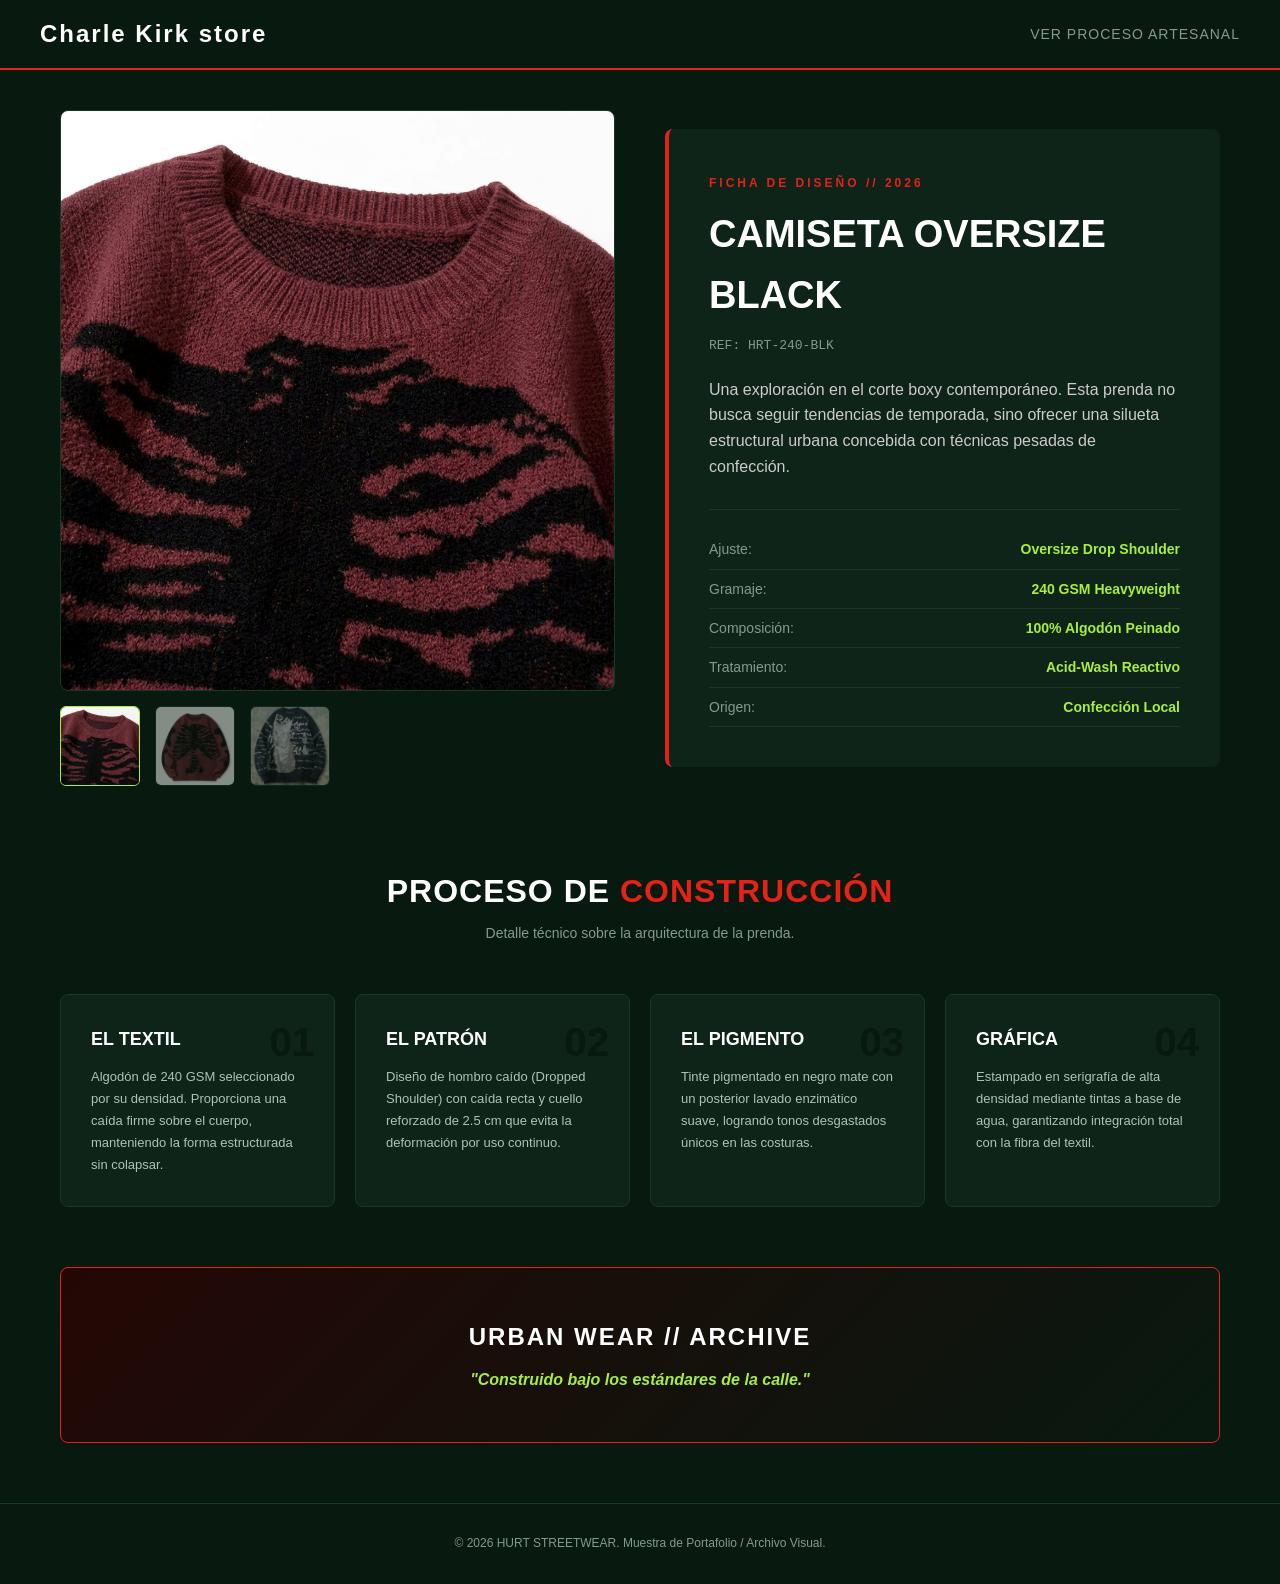
==== como-se-hizo.html @ a1fc96e9 "Add files via upload" ====
<!DOCTYPE html>
<html lang="es">
<head>
    <meta charset="UTF-8">
    <meta name="viewport" content="width=device-width, initial-scale=1.0">
    <title>Camiseta Oversize Black | HURT Streetwear Concept</title>
    <style>
        /* ==========================================
           VARIABLES & PALETA FALLEN ANGELS
           ========================================== */
        :root {
            --lava-red: #E42217;      /* Rojo para acentos principales */
            --lemon-lime: #A9ED3D;    /* Lima brillante para estados hover y detalles */
            --fresh-green: #34CD3F;   /* Verde fresco para sub-detalles */
            --black-bean: #081910;    /* Verde oscuro/Casi negro para fondos principales */
            
            --card-bg: #0e2418;       /* Tono verdoso contenedor */
            --border-color: #173826;  /* Bordes suaves */
            --text-muted: #839b8e;    /* Texto secundario */
        }

        /* RESET & ESTILOS BASE */
        * { margin: 0; padding: 0; box-sizing: border-box; font-family: 'Arial', sans-serif; }
        body { background-color: var(--black-bean); color: #ffffff; line-height: 1.6; }

        /* HEADER INFORMATIVO */
        .header { background: var(--black-bean); border-bottom: 2px solid var(--lava-red); padding: 15px 30px; }
        .header-container { max-width: 1200px; margin: 0 auto; display: flex; justify-content: space-between; align-items: center; }
        .logo { display: flex; align-items: center; gap: 10px; text-decoration: none; color: #fff; font-weight: 900; font-size: 24px; letter-spacing: 2px; }
        .logo span { color: var(--lava-red); }
        .nav-link { color: var(--text-muted); text-decoration: none; font-size: 14px; text-transform: uppercase; letter-spacing: 1px; transition: 0.3s; }
        .nav-link:hover { color: var(--lemon-lime); }

        /* HERO & SHOWCASE */
        .pdp-main { max-width: 1200px; margin: 40px auto; padding: 0 20px; }
        .pdp-grid { display: grid; grid-template-columns: 1fr 1fr; gap: 50px; align-items: center; }
        
        .pdp-gallery { position: relative; }
        .pdp-main-img-box { border: 1px solid var(--border-color); border-radius: 8px; overflow: hidden; background: var(--card-bg); }
        .pdp-main-img-box img { width: 100%; display: block; filter: contrast(105%); }
        .pdp-thumbnails { display: flex; gap: 15px; margin-top: 15px; }
        .thumb { width: 80px; height: 80px; object-fit: cover; border-radius: 6px; cursor: pointer; border: 1px solid var(--border-color); opacity: 0.5; transition: 0.3s; }
        .thumb.active, .thumb:hover { opacity: 1; border-color: var(--lemon-lime); }

        /* FICHA INFORMATIVA */
        .pdp-info-box { background: var(--card-bg); padding: 40px; border-radius: 8px; border-left: 4px solid var(--lava-red); }
        .tag-red { color: var(--lava-red); font-size: 12px; font-weight: bold; letter-spacing: 3px; text-transform: uppercase; }
        .pdp-title { font-size: 38px; font-weight: 900; text-transform: uppercase; margin: 10px 0; color: #fff; }
        .pdp-code { font-size: 13px; color: var(--text-muted); margin-bottom: 20px; font-family: monospace; }
        .pdp-short-desc { color: #ccc; font-size: 16px; margin-bottom: 30px; }

        /* SPECS TECNICAS */
        .specs-list { list-style: none; border-top: 1px solid var(--border-color); padding-top: 20px; }
        .specs-list li { display: flex; justify-content: space-between; padding: 8px 0; border-bottom: 1px solid var(--border-color); font-size: 14px; }
        .specs-list label { color: var(--text-muted); }
        .specs-list span { color: var(--lemon-lime); font-weight: bold; }

        /* SECCIÓN STORYTELLING Y CONSTRUCCIÓN */
        .story-section { margin-top: 80px; }
        .section-title { text-align: center; margin-bottom: 50px; }
        .section-title h2 { font-size: 32px; font-weight: 900; text-transform: uppercase; letter-spacing: 1px; }
        .section-title h2 span { color: var(--lava-red); }
        .section-title p { color: var(--text-muted); font-size: 14px; margin-top: 5px; }

        .craft-grid { display: grid; grid-template-columns: repeat(auto-fit, minmax(250px, 1fr)); gap: 20px; }
        .craft-card { background: var(--card-bg); padding: 30px; border-radius: 8px; border: 1px solid var(--border-color); position: relative; transition: 0.3s; }
        .craft-card:hover { border-color: var(--fresh-green); transform: translateY(-5px); }
        .craft-num { font-size: 40px; font-weight: 900; color: var(--black-bean); position: absolute; top: 15px; right: 20px; }
        .craft-card:hover .craft-num { color: var(--lemon-lime); opacity: 0.4; }
        .craft-card h3 { font-size: 18px; text-transform: uppercase; margin-bottom: 12px; color: #fff; }
        .craft-card p { font-size: 13px; color: #b0c2b7; line-height: 1.7; }

        /* MANIFIESTO FOOTER */
        .manifesto-box { background: linear-gradient(135deg, #240705 0%, var(--black-bean) 100%); border: 1px solid var(--lava-red); padding: 50px 20px; text-align: center; border-radius: 8px; margin-top: 60px; }
        .manifesto-box h3 { font-size: 24px; text-transform: uppercase; letter-spacing: 2px; color: #fff; margin-bottom: 10px; }
        .manifesto-box p { color: var(--lemon-lime); font-style: italic; font-weight: bold; }

        footer { text-align: center; padding: 30px; border-top: 1px solid var(--border-color); margin-top: 60px; color: var(--text-muted); font-size: 12px; }

        @media (max-width: 768px) {
            .pdp-grid { grid-template-columns: 1fr; gap: 30px; }
        }
    </style>
</head>
<body>

    <!-- HEADER -->
    <header class="header">
        <div class="header-container">
            <a href="HURT.html" class="logo">
                Charle Kirk store
            </a>
            <a href="#proceso" class="nav-link">Ver Proceso Artesanal</a>
        </div>
    </header>

    <!-- MUESTRA PRINCIPAL -->
    <main class="pdp-main">
        <section class="pdp-grid">
            <!-- Galería de imágenes -->
            <div class="pdp-gallery">
                <div class="pdp-main-img-box">
                    <img src="image/Gemini_Generated_Image_75jp1m75jp1m75jp.jpg" alt="Camiseta Oversize Black Frontal" id="pdpMainImg">
                </div>
                <div class="pdp-thumbnails">
                    <img src="image/Gemini_Generated_Image_75jp1m75jp1m75jp.jpg" class="thumb active" onclick="changePdpImg(this)">
                    <img src="image/IMG_20260619_115208.jpg" class="thumb" onclick="changePdpImg(this)">
                    <img src="image/IMG_20260619_115333.jpg" class="thumb" onclick="changePdpImg(this)">
                </div>
            </div>

            <!-- Ficha Técnica Informativa -->
            <div class="pdp-info-box">
                <span class="tag-red">Ficha de Diseño // 2026</span>
                <h1 class="pdp-title">Camiseta Oversize Black</h1>
                <div class="pdp-code">REF: HRT-240-BLK</div>
                <p class="pdp-short-desc">
                    Una exploración en el corte boxy contemporáneo. Esta prenda no busca seguir tendencias de temporada, sino ofrecer una silueta estructural urbana concebida con técnicas pesadas de confección.
                </p>

                <ul class="specs-list">
                    <li><label>Ajuste:</label> <span>Oversize Drop Shoulder</span></li>
                    <li><label>Gramaje:</label> <span>240 GSM Heavyweight</span></li>
                    <li><label>Composición:</label> <span>100% Algodón Peinado</span></li>
                    <li><label>Tratamiento:</label> <span>Acid-Wash Reactivo</span></li>
                    <li><label>Origen:</label> <span>Confección Local</span></li>
                </ul>
            </div>
        </section>

        <!-- SECCIÓN DE PROCESO DE FABRICACIÓN -->
        <section class="story-section" id="proceso">
            <div class="section-title">
                <h2>Proceso de <span>Construcción</span></h2>
                <p>Detalle técnico sobre la arquitectura de la prenda.</p>
            </div>

            <div class="craft-grid">
                <article class="craft-card">
                    <div class="craft-num">01</div>
                    <h3>El Textil</h3>
                    <p>Algodón de 240 GSM seleccionado por su densidad. Proporciona una caída firme sobre el cuerpo, manteniendo la forma estructurada sin colapsar.</p>
                </article>

                <article class="craft-card">
                    <div class="craft-num">02</div>
                    <h3>El Patrón</h3>
                    <p>Diseño de hombro caído (Dropped Shoulder) con caída recta y cuello reforzado de 2.5 cm que evita la deformación por uso continuo.</p>
                </article>

                <article class="craft-card">
                    <div class="craft-num">03</div>
                    <h3>El Pigmento</h3>
                    <p>Tinte pigmentado en negro mate con un posterior lavado enzimático suave, logrando tonos desgastados únicos en las costuras.</p>
                </article>

                <article class="craft-card">
                    <div class="craft-num">04</div>
                    <h3>Gráfica</h3>
                    <p>Estampado en serigrafía de alta densidad mediante tintas a base de agua, garantizando integración total con la fibra del textil.</p>
                </article>
            </div>

            <div class="manifesto-box">
                <h3>URBAN WEAR // ARCHIVE</h3>
                <p>"Construido bajo los estándares de la calle."</p>
            </div>
        </section>
    </main>

    <footer>
        <p>&copy; 2026 HURT STREETWEAR. Muestra de Portafolio / Archivo Visual.</p>
    </footer>

    <script>
        function changePdpImg(element) {
            document.getElementById('pdpMainImg').src = element.src;
            document.querySelectorAll('.thumb').forEach(t => t.classList.remove('active'));
            element.classList.add('active');
        }
    </script>
</body>
</html>
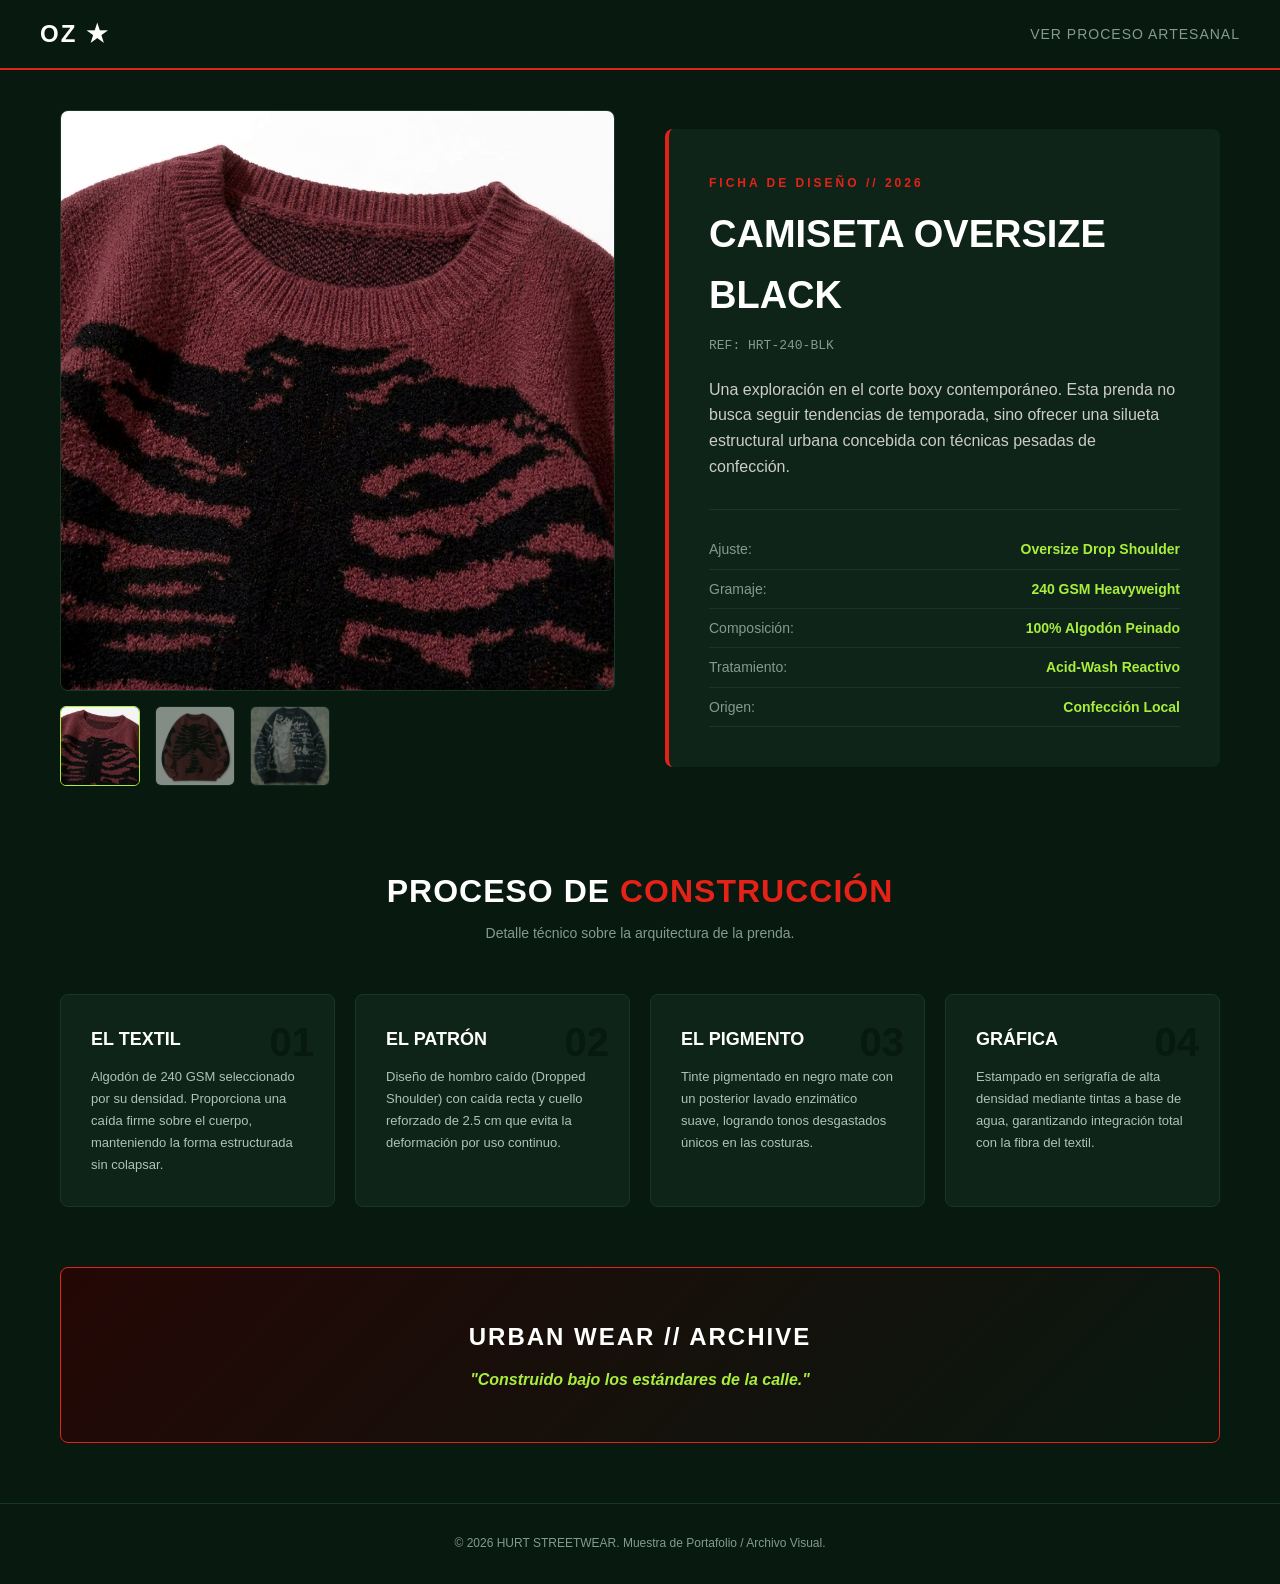
==== commit 9b5f6db9: "Update como-se-hizo.html" ====
--- a/como-se-hizo.html
+++ b/como-se-hizo.html
@@ -88,7 +88,7 @@
     <header class="header">
         <div class="header-container">
             <a href="HURT.html" class="logo">
-                Charle Kirk store
+                OZ ★
             </a>
             <a href="#proceso" class="nav-link">Ver Proceso Artesanal</a>
         </div>
@@ -180,4 +180,4 @@
         }
     </script>
 </body>
-</html>+</html>
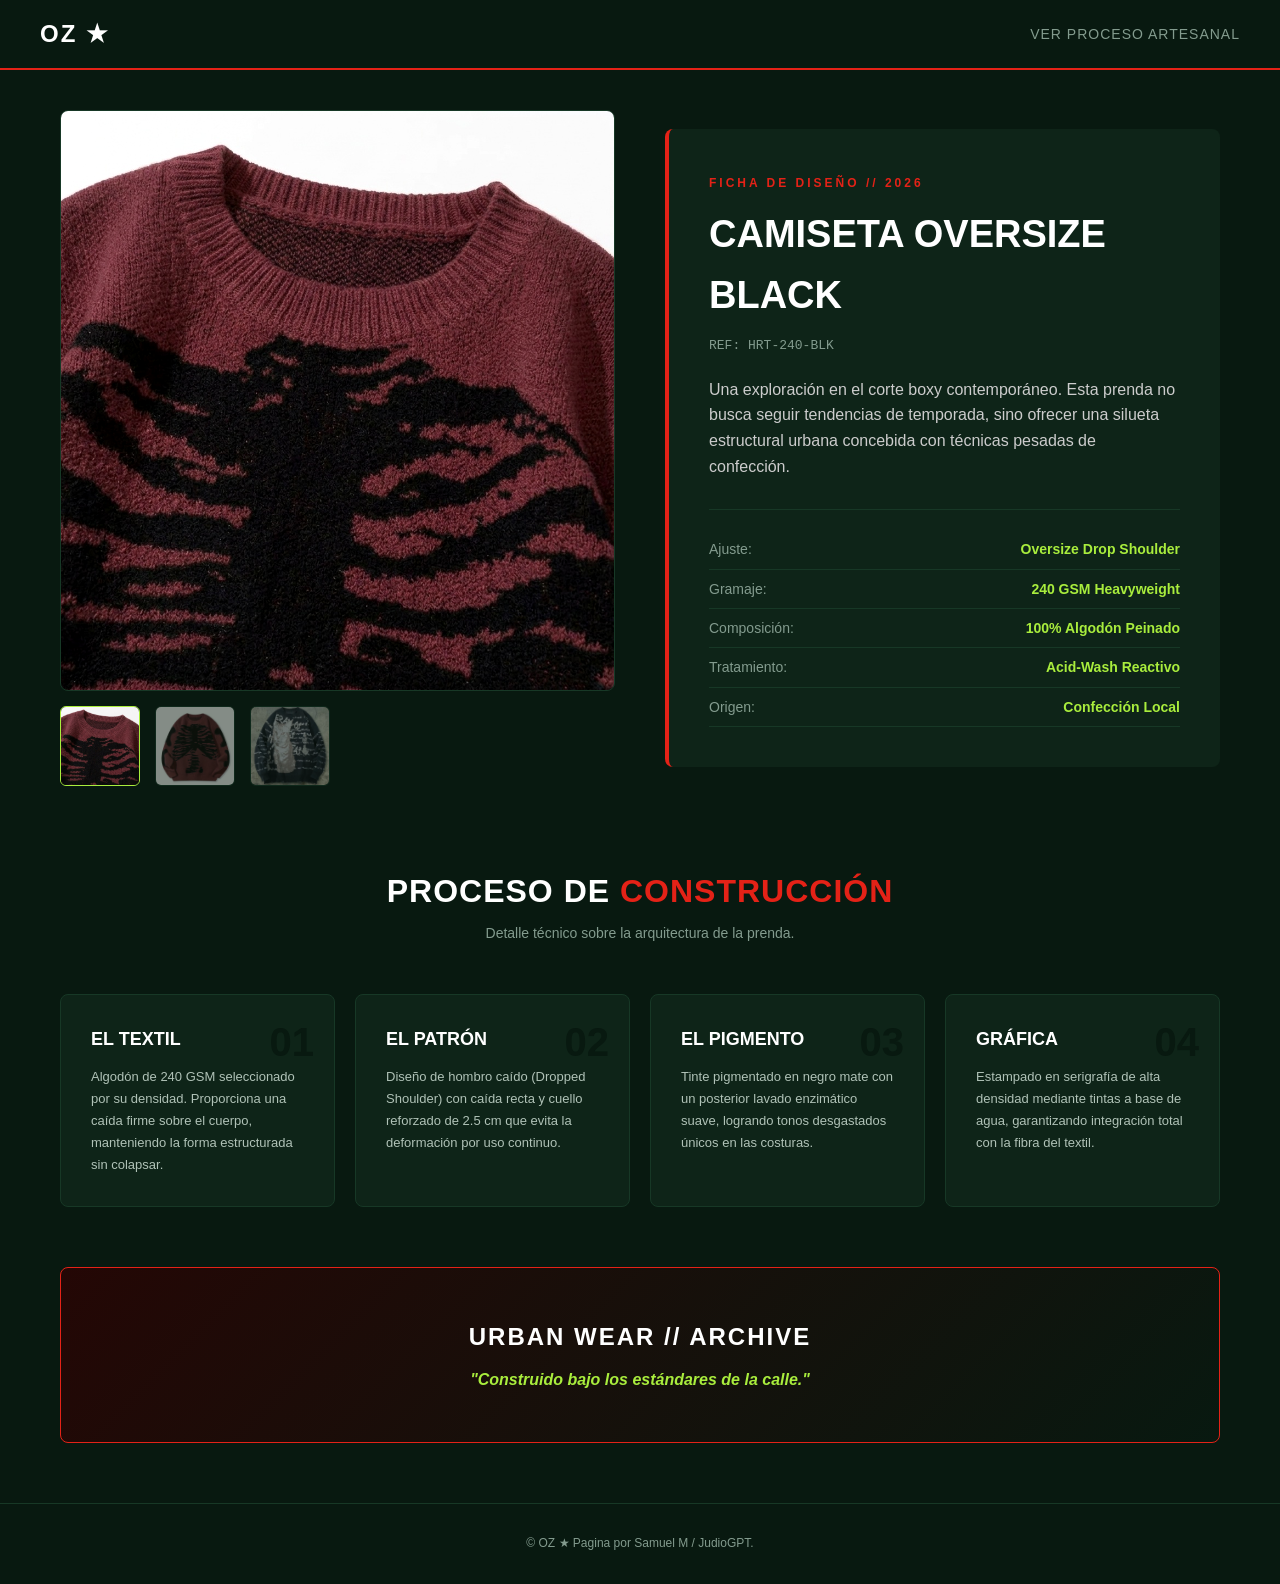
==== commit 4bb4ad06: "Update como-se-hizo.html" ====
--- a/como-se-hizo.html
+++ b/como-se-hizo.html
@@ -87,7 +87,7 @@
     <!-- HEADER -->
     <header class="header">
         <div class="header-container">
-            <a href="HURT.html" class="logo">
+            <a href="index.html" class="logo">
                 OZ ★
             </a>
             <a href="#proceso" class="nav-link">Ver Proceso Artesanal</a>
@@ -169,7 +169,7 @@
     </main>
 
     <footer>
-        <p>&copy; 2026 HURT STREETWEAR. Muestra de Portafolio / Archivo Visual.</p>
+        <p>&copy; OZ ★ Pagina por Samuel M / JudioGPT.</p>
     </footer>
 
     <script>
